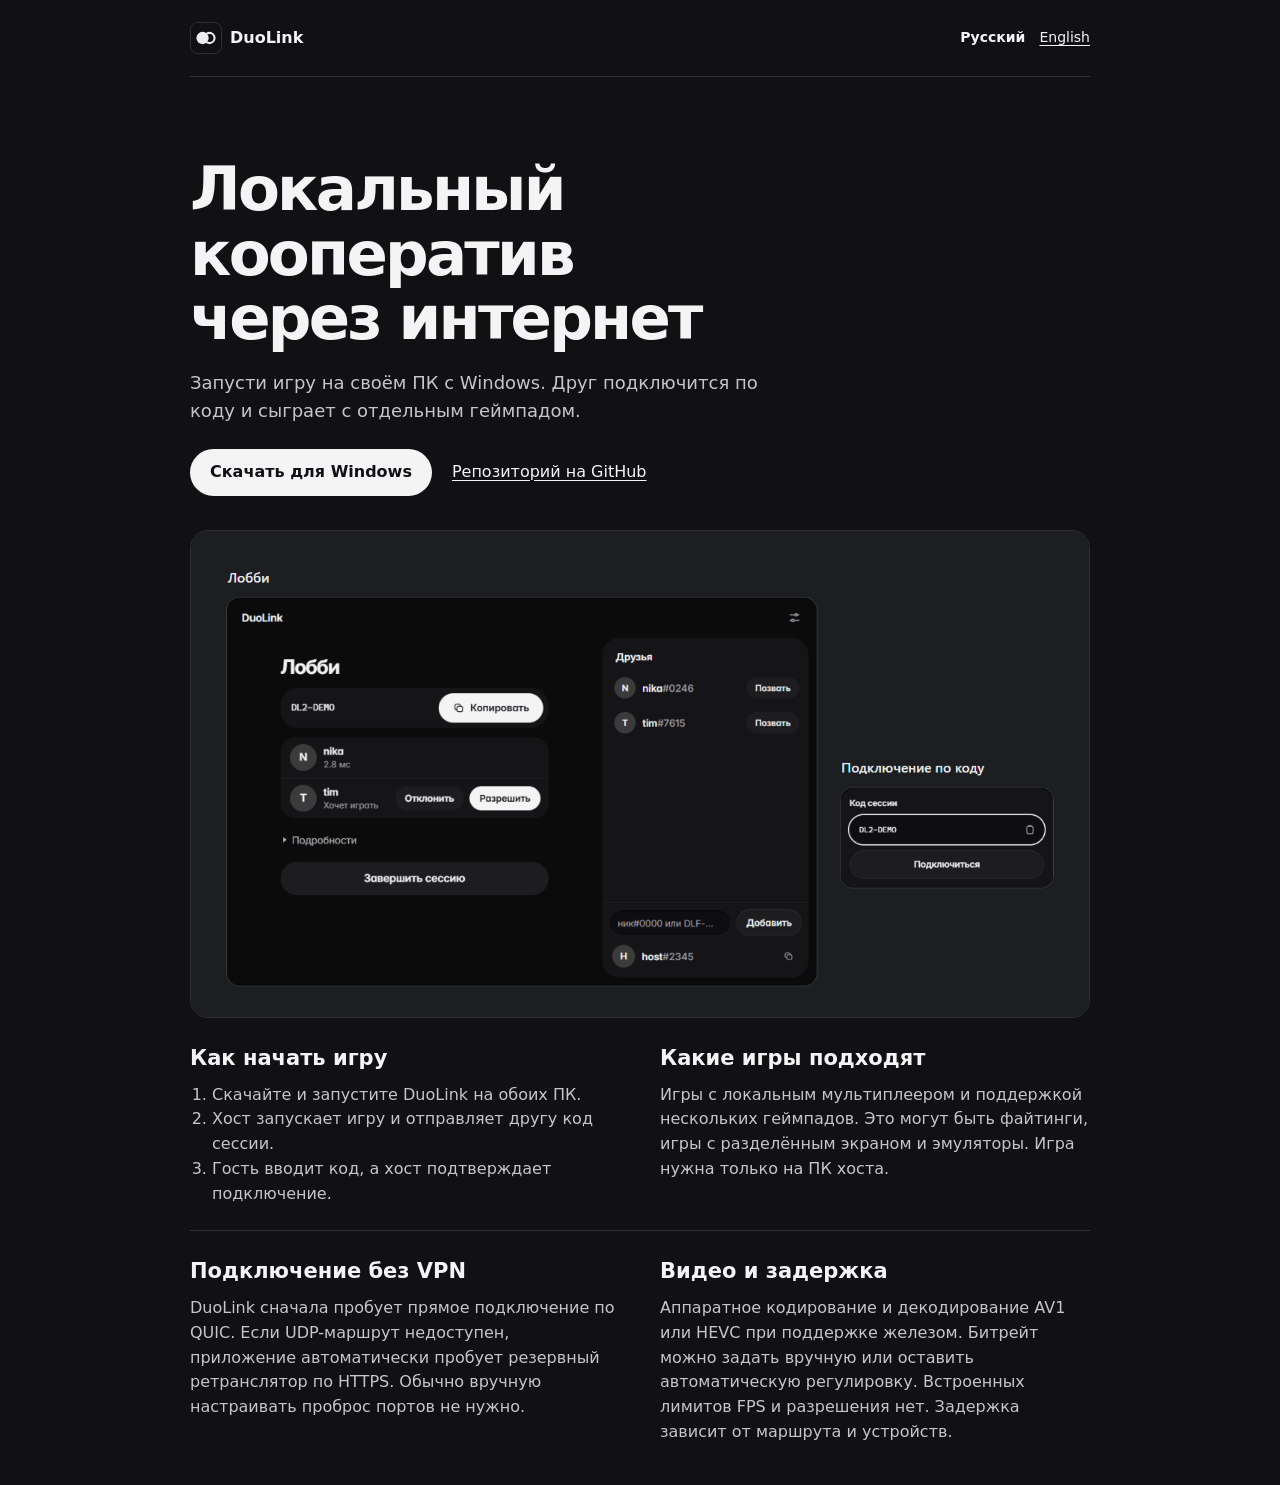
==== docs/index.html @ 15e035b0 "Publish discoverable DuoLink pages for Windows" ====
<!doctype html>
<html lang="ru">
<head>
  <meta charset="utf-8">
  <meta name="viewport" content="width=device-width, initial-scale=1">
  <title>DuoLink — локальный кооператив через интернет на Windows</title>
  <meta name="description" content="Играйте вдвоём по интернету в игры с локальным мультиплеером на Windows. Вход по коду, отдельный геймпад гостя. Скачать DuoLink и открыть репозиторий на GitHub.">
  <link rel="canonical" href="https://roudinn.github.io/duolink/">
  <link rel="alternate" hreflang="ru" href="https://roudinn.github.io/duolink/">
  <link rel="alternate" hreflang="en" href="https://roudinn.github.io/duolink/en.html">
  <link rel="alternate" hreflang="x-default" href="https://roudinn.github.io/duolink/">
  <meta property="og:type" content="website">
  <meta property="og:site_name" content="DuoLink">
  <meta property="og:title" content="DuoLink — локальный кооператив через интернет на Windows">
  <meta property="og:description" content="Играйте вдвоём по интернету в игры с локальным мультиплеером на Windows. Вход по коду, отдельный геймпад гостя. Скачать DuoLink и открыть репозиторий на GitHub.">
  <meta property="og:url" content="https://roudinn.github.io/duolink/">
  <meta property="og:image" content="https://roudinn.github.io/duolink/preview.png">
  <link rel="icon" href="duolink.svg" type="image/svg+xml">
  <link rel="stylesheet" href="site.css">
</head>
<body>
  <header>
    <a class="brand" href="./"><img src="duolink.svg" width="32" height="32" alt="">DuoLink</a>
    <nav aria-label="Язык"><strong lang="ru">Русский</strong><a href="en.html" lang="en" hreflang="en">English</a></nav>
  </header>
  <main>
    <h1>Локальный кооператив через интернет</h1>
    <p class="intro">Запусти игру на своём ПК с Windows. Друг подключится по коду и сыграет с отдельным геймпадом.</p>
    <div class="actions">
      <a class="download" href="https://github.com/roudinn/duolink/releases/latest/download/DuoLink.exe">Скачать для Windows</a>
      <a class="source" href="https://github.com/roudinn/duolink">Репозиторий на GitHub</a>
    </div>
    <img class="preview" src="preview.png" alt="Лобби DuoLink на Windows с гостем и кодом сессии">
    <div class="details">
      <section>
        <h2>Как начать игру</h2>
        <ol>
        <li>Скачайте и запустите DuoLink на обоих ПК.</li>
        <li>Хост запускает игру и отправляет другу код сессии.</li>
        <li>Гость вводит код, а хост подтверждает подключение.</li>
        </ol>
      </section>
      <section>
        <h2>Какие игры подходят</h2>
        <p>Игры с локальным мультиплеером и поддержкой нескольких геймпадов. Это могут быть файтинги, игры с разделённым экраном и эмуляторы. Игра нужна только на ПК хоста.</p>
      </section>
    </div>
    <div class="details stream">
      <section>
        <h2>Подключение без VPN</h2>
        <p>DuoLink сначала пробует прямое подключение по QUIC. Если UDP-маршрут недоступен, приложение автоматически пробует резервный ретранслятор по HTTPS. Обычно вручную настраивать проброс портов не нужно.</p>
      </section>
      <section>
        <h2>Видео и задержка</h2>
        <p>Аппаратное кодирование и декодирование AV1 или HEVC при поддержке железом. Битрейт можно задать вручную или оставить автоматическую регулировку. Встроенных лимитов FPS и разрешения нет. Задержка зависит от маршрута и устройств.</p>
      </section>
    </div>
  </main>
</body>
</html>
---- docs/site.css ----
:root {
  color-scheme: dark;
  background: #111113;
  color: #f4f4f5;
  font: 16px/1.55 Inter, system-ui, sans-serif;
}
* { box-sizing: border-box; }
body { width: min(900px, calc(100% - 40px)); margin: 0 auto; }
header { display: flex; align-items: center; justify-content: space-between; gap: 16px; padding: 22px 0; border-bottom: 1px solid #303034; }
.brand { display: inline-flex; align-items: center; gap: 8px; color: inherit; font-weight: 650; text-decoration: none; }
.brand img { border: 1px solid #303034; border-radius: 8px; }
nav { display: flex; align-items: center; gap: 14px; font-size: 14px; }
a { color: inherit; text-underline-offset: .2em; }
a:focus-visible { outline: 2px solid #f4f4f5; outline-offset: 4px; }
main { padding: clamp(32px, 8vw, 80px) 0 40px; }
h1 { max-width: 760px; margin: 0; font-size: clamp(32px, 6vw, 61px); line-height: 1.06; letter-spacing: -.045em; text-wrap: balance; }
.intro { max-width: 580px; margin: 18px 0 24px; color: #c5c5cc; font-size: 18px; }
.actions { display: flex; flex-wrap: wrap; align-items: center; gap: 12px 20px; }
.download { display: inline-block; padding: 11px 20px; border-radius: 999px; background: #f4f4f5; color: #111113; text-decoration: none; font-weight: 650; }
.download:hover { background: #dedee2; }
.preview { display: block; width: 100%; height: auto; margin: 34px 0 24px; border: 1px solid #303034; border-radius: 18px; }
.details { display: grid; grid-template-columns: 1fr 1fr; gap: 22px 40px; }
.stream { margin-top: 24px; padding-top: 24px; border-top: 1px solid #303034; }
h2 { margin: 0 0 8px; font-size: 21px; }
.details p, ol { margin: 0; color: #c5c5cc; }
ol { padding-left: 22px; }
@media (max-width: 600px) { .details { grid-template-columns: 1fr; } }
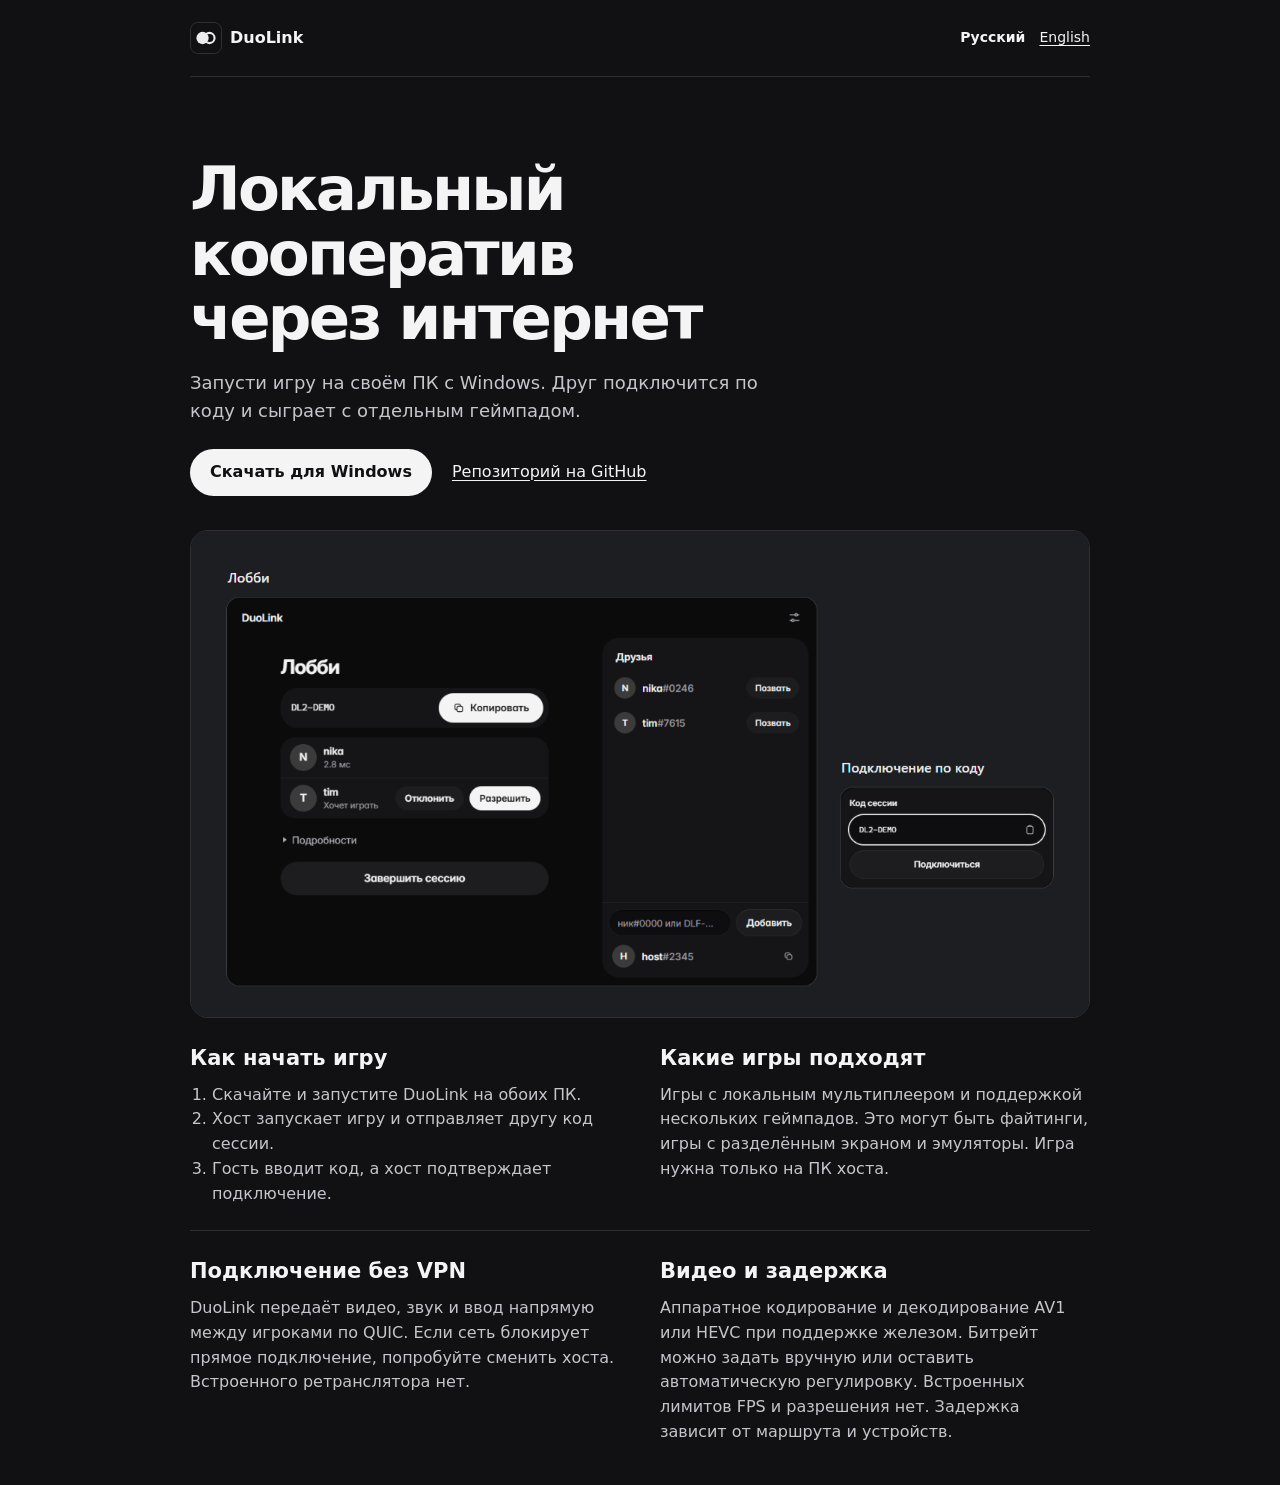
==== commit a8da164a: "Document direct P2P and retire the old VPS configuration" ====
--- a/docs/index.html
+++ b/docs/index.html
@@ -48,7 +48,7 @@
     <div class="details stream">
       <section>
         <h2>Подключение без VPN</h2>
-        <p>DuoLink сначала пробует прямое подключение по QUIC. Если UDP-маршрут недоступен, приложение автоматически пробует резервный ретранслятор по HTTPS. Обычно вручную настраивать проброс портов не нужно.</p>
+        <p>DuoLink передаёт видео, звук и ввод напрямую между игроками по QUIC. Если сеть блокирует прямое подключение, попробуйте сменить хоста. Встроенного ретранслятора нет.</p>
       </section>
       <section>
         <h2>Видео и задержка</h2>
